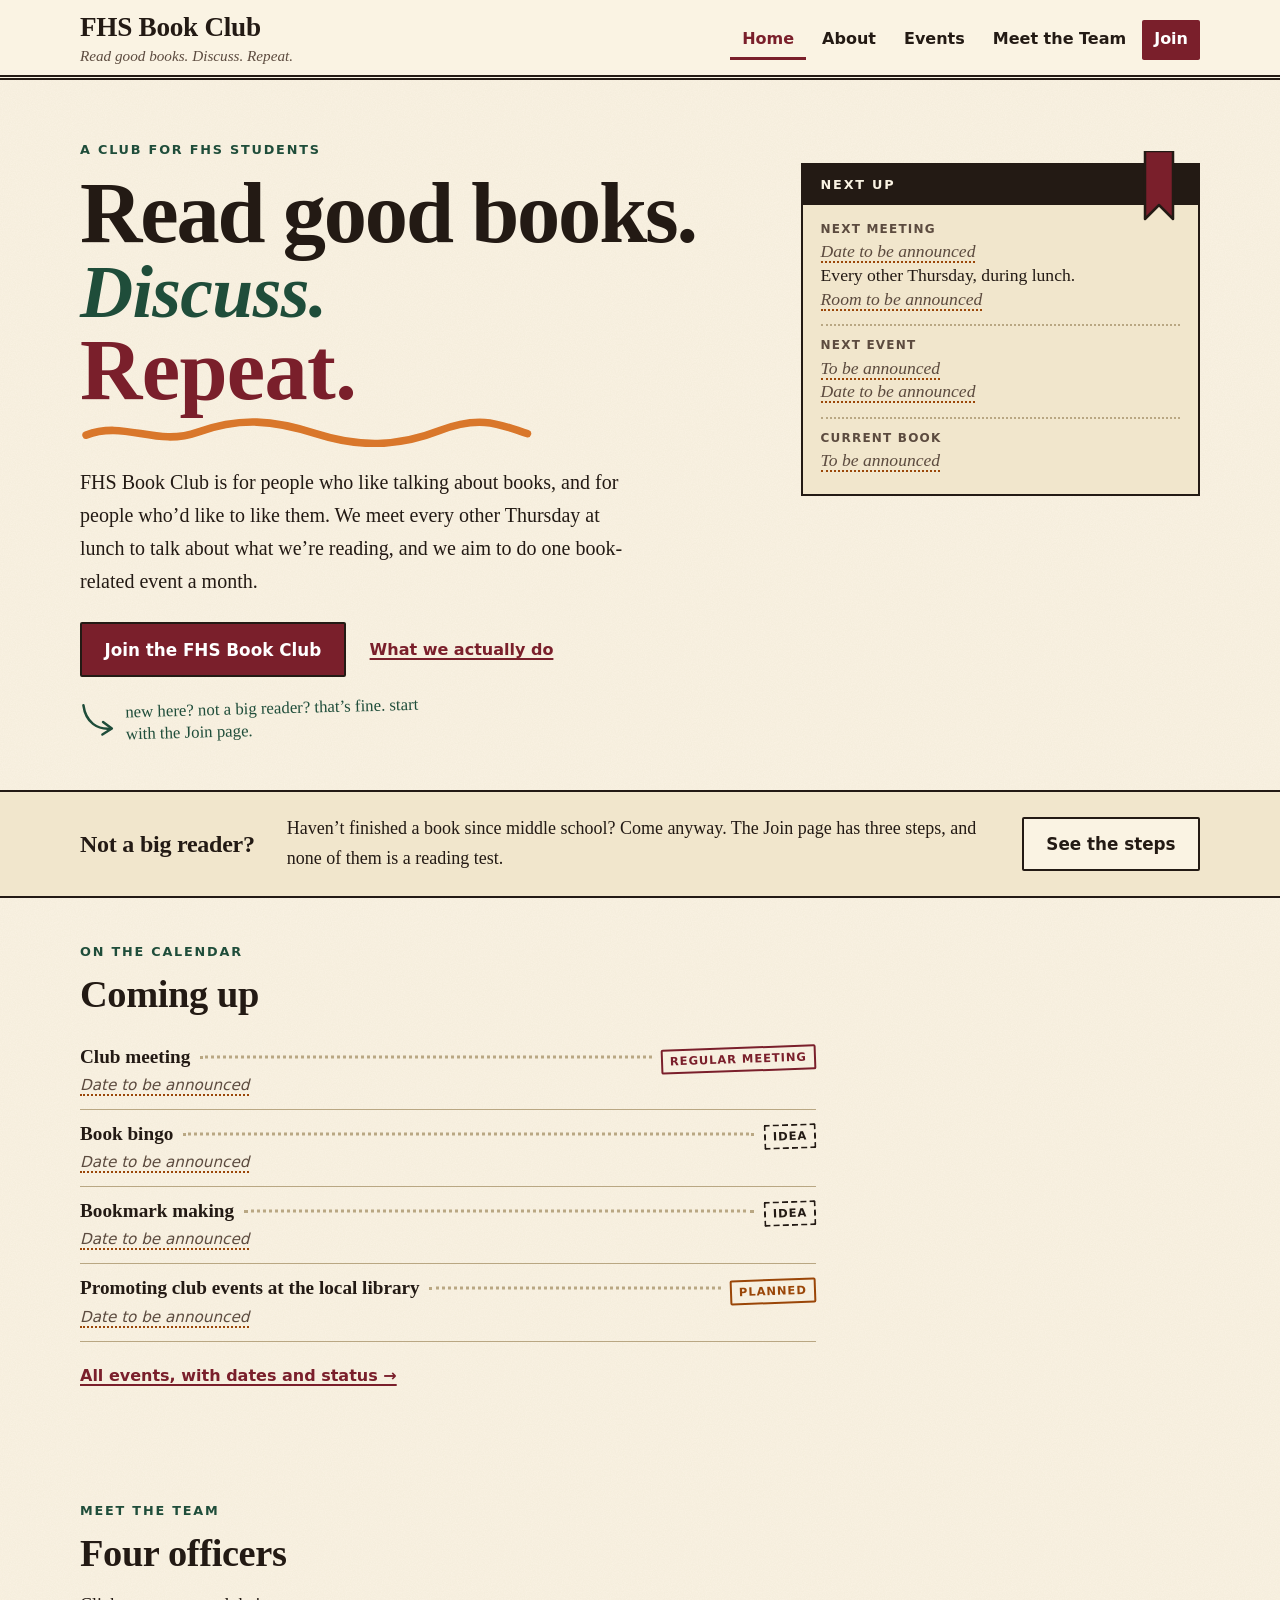
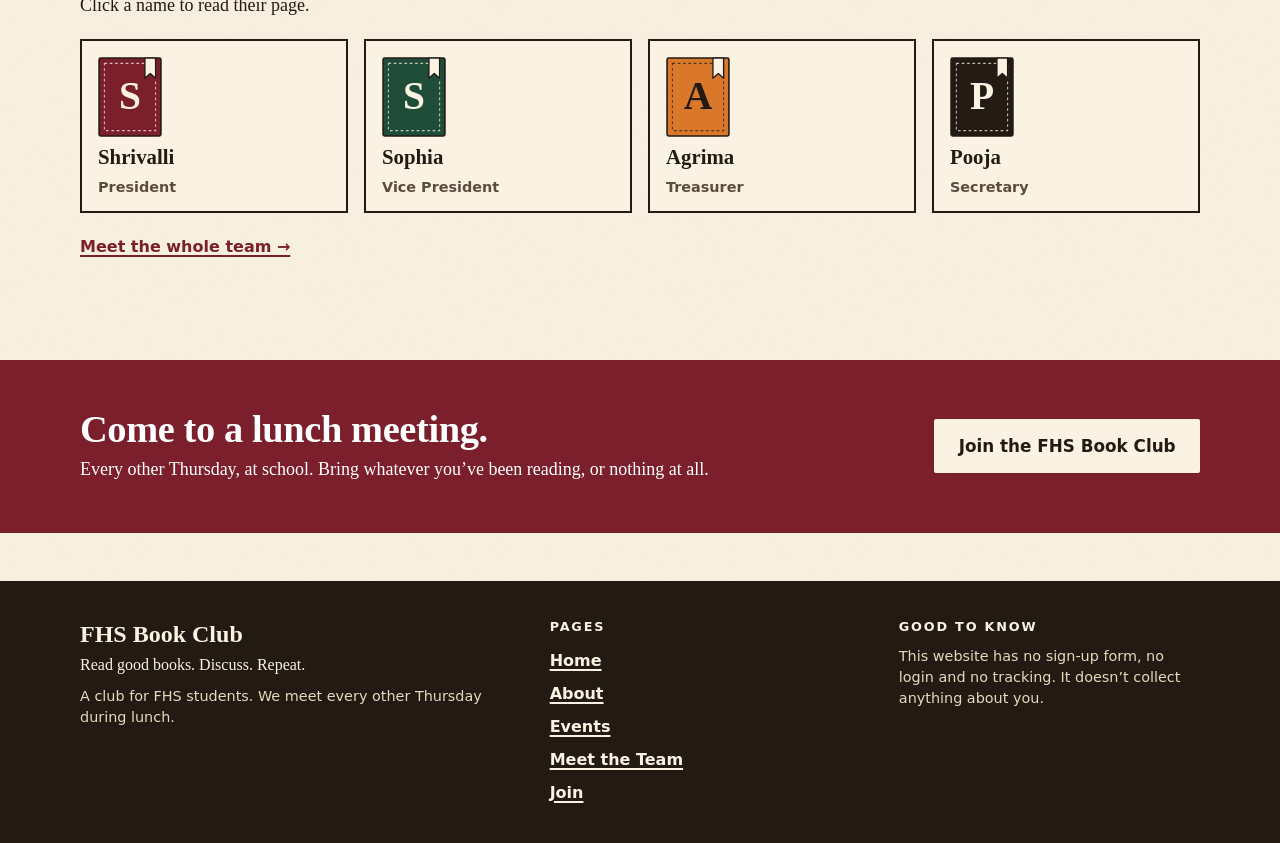
==== index.html @ 26677410 "Add files via upload" ====
<!DOCTYPE html>
<html lang="en">
<head>
<meta charset="utf-8">
<meta name="viewport" content="width=device-width, initial-scale=1">
<title>FHS Book Club · Read good books. Discuss. Repeat.</title>
<meta name="description" content="FHS Book Club is a club for FHS students. We meet every other Thursday during lunch to talk about books.">
<meta name="theme-color" content="#7A1F2B">
<link rel="stylesheet" href="css/style.css">
</head>
<body>
<a class="skip" href="#main">Skip to main content</a>
<header class="mast">
  <div class="wrap">
    <a class="brand" href="index.html">
      <span class="brand-main">FHS Book Club</span>
      <span class="brand-tag">Read good books. Discuss. Repeat.</span>
    </a>
    <nav aria-label="Main">
      <ul>
        <li><a href="index.html" aria-current="page">Home</a></li>
        <li><a href="about.html">About</a></li>
        <li><a href="events.html">Events</a></li>
        <li><a href="team.html">Meet the Team</a></li>
        <li><a class="nav-join" href="join.html">Join</a></li>
      </ul>
    </nav>
  </div>
</header>
<noscript><div class="wrap"><p>The dates, rooms and event list on this site are filled in by a little JavaScript. Please turn it on to see them.</p></div></noscript>
<main id="main" tabindex="-1">
<div class="wrap hero">
  <div>
    <p class="kicker">A club for FHS students</p>
    <h1 class="motto"><span class="m1">Read good books.</span> <span class="m2">Discuss.</span> <span class="m3">Repeat.<svg viewBox="0 0 300 20" preserveAspectRatio="none" aria-hidden="true" focusable="false"><path d="M4 12 C 30 2, 50 20, 78 10 S 128 2, 156 11 S 210 20, 238 9 S 280 6, 296 11" fill="none" stroke="#D9772B" stroke-width="5" stroke-linecap="round"/></svg></span></h1>
    <p class="lede">FHS Book Club is for people who like talking about books, and for people who&rsquo;d like to like them. We meet every other Thursday at lunch to talk about what we&rsquo;re reading, and we aim to do one book-related event a month.</p>
    <div class="cta">
      <a class="btn" href="join.html">Join the FHS Book Club</a>
      <a class="textlink" href="about.html">What we actually do</a>
    </div>
    <p class="hand"><svg viewBox="0 0 40 40" aria-hidden="true" focusable="false"><path d="M4 6 C 6 24, 18 32, 32 31" fill="none" stroke="currentColor" stroke-width="2.6" stroke-linecap="round"/><path d="M24 24 L33 31 L23 37" fill="none" stroke="currentColor" stroke-width="2.6" stroke-linecap="round" stroke-linejoin="round"/></svg><span>new here? not a big reader? that&rsquo;s fine. start with the Join page.</span></p>
  </div>

  <aside class="slip" aria-labelledby="nextH">
    <svg class="ribbon" viewBox="0 0 34 70" aria-hidden="true" focusable="false"><path d="M3 0 H31 V68 L17 54 L3 68 Z" fill="#7A1F2B" stroke="#231A14" stroke-width="2.5" stroke-linejoin="round"/></svg>
    <div class="slip-top" id="nextH">Next up</div>
    <dl>
      <div class="row"><dt>Next meeting</dt><dd><span data-bind="next.meeting.date">Date to be announced</span><br>Every other Thursday, during lunch.<br><span data-bind="next.meeting.room">Room to be announced</span></dd></div>
      <div class="row"><dt>Next event</dt><dd><span data-bind="next.event.title">To be announced</span><br><span data-bind="next.event.date">Date to be announced</span></dd></div>
      <div class="row"><dt>Current book</dt><dd><span data-bind="currentBook.title">To be announced</span></dd></div>
    </dl>
  </aside>
</div>

<div class="strip">
  <div class="wrap">
    <h2>Not a big reader?</h2>
    <p>Haven&rsquo;t finished a book since middle school? Come anyway. The Join page has three steps, and none of them is a reading test.</p>
    <a class="btn btn-alt" href="join.html">See the steps</a>
  </div>
</div>

<section class="wrap" aria-labelledby="comingH">
  <p class="kicker">On the calendar</p>
  <h2 id="comingH">Coming up</h2>
  <ul class="contents" data-preview><li><a class="title" href="events.html">See the Events page</a></li></ul>
  <p class="more"><a class="textlink" href="events.html">All events, with dates and status &rarr;</a></p>
</section>

<section class="wrap" aria-labelledby="teamH">
  <p class="kicker">Meet the team</p>
  <h2 id="teamH">Four officers</h2>
  <p>Click a name to read their page.</p>
  <ul class="tiles">
  <li><a class="tile" href="team/shrivalli.html">
    <svg viewBox="0 0 120 150" aria-hidden="true" focusable="false"><rect x="2" y="2" width="116" height="146" rx="3" fill="#7A1F2B" stroke="#231A14" stroke-width="3"/><rect x="12" y="12" width="96" height="126" fill="none" stroke="#FAF3E3" stroke-width="2" stroke-dasharray="5 5" opacity=".75"/><text x="60" y="97" text-anchor="middle" font-family="Georgia,serif" font-weight="800" font-size="74" fill="#FAF3E3">S</text><path d="M88 2 H108 V40 L98 31 L88 40 Z" fill="#FAF3E3" stroke="#231A14" stroke-width="2.5" stroke-linejoin="round"/></svg>
    <span class="tile-name">Shrivalli</span>
    <span class="tile-role">President</span>
  </a></li>
  <li><a class="tile" href="team/sophia.html">
    <svg viewBox="0 0 120 150" aria-hidden="true" focusable="false"><rect x="2" y="2" width="116" height="146" rx="3" fill="#1F4D3A" stroke="#231A14" stroke-width="3"/><rect x="12" y="12" width="96" height="126" fill="none" stroke="#FAF3E3" stroke-width="2" stroke-dasharray="5 5" opacity=".75"/><text x="60" y="97" text-anchor="middle" font-family="Georgia,serif" font-weight="800" font-size="74" fill="#FAF3E3">S</text><path d="M88 2 H108 V40 L98 31 L88 40 Z" fill="#FAF3E3" stroke="#231A14" stroke-width="2.5" stroke-linejoin="round"/></svg>
    <span class="tile-name">Sophia</span>
    <span class="tile-role">Vice President</span>
  </a></li>
  <li><a class="tile" href="team/agrima.html">
    <svg viewBox="0 0 120 150" aria-hidden="true" focusable="false"><rect x="2" y="2" width="116" height="146" rx="3" fill="#D9772B" stroke="#231A14" stroke-width="3"/><rect x="12" y="12" width="96" height="126" fill="none" stroke="#231A14" stroke-width="2" stroke-dasharray="5 5" opacity=".75"/><text x="60" y="97" text-anchor="middle" font-family="Georgia,serif" font-weight="800" font-size="74" fill="#231A14">A</text><path d="M88 2 H108 V40 L98 31 L88 40 Z" fill="#FAF3E3" stroke="#231A14" stroke-width="2.5" stroke-linejoin="round"/></svg>
    <span class="tile-name">Agrima</span>
    <span class="tile-role">Treasurer</span>
  </a></li>
  <li><a class="tile" href="team/pooja.html">
    <svg viewBox="0 0 120 150" aria-hidden="true" focusable="false"><rect x="2" y="2" width="116" height="146" rx="3" fill="#231A14" stroke="#231A14" stroke-width="3"/><rect x="12" y="12" width="96" height="126" fill="none" stroke="#FAF3E3" stroke-width="2" stroke-dasharray="5 5" opacity=".75"/><text x="60" y="97" text-anchor="middle" font-family="Georgia,serif" font-weight="800" font-size="74" fill="#FAF3E3">P</text><path d="M88 2 H108 V40 L98 31 L88 40 Z" fill="#FAF3E3" stroke="#231A14" stroke-width="2.5" stroke-linejoin="round"/></svg>
    <span class="tile-name">Pooja</span>
    <span class="tile-role">Secretary</span>
  </a></li>
</ul>
  <p class="more"><a class="textlink" href="team.html">Meet the whole team &rarr;</a></p>
</section>

<section class="band" aria-labelledby="bandH">
  <div class="wrap">
    <div>
      <h2 id="bandH">Come to a lunch meeting.</h2>
      <p>Every other Thursday, at school. Bring whatever you&rsquo;ve been reading, or nothing at all.</p>
    </div>
    <a class="btn" href="join.html">Join the FHS Book Club</a>
  </div>
</section>
</main>
<footer class="foot">
  <div class="wrap">
    <div>
      <p class="fb">FHS Book Club</p>
      <p>Read good books. Discuss. Repeat.</p>
      <p class="fine">A club for FHS students. We meet every other Thursday during lunch.</p>
    </div>
    <div>
      <h2>Pages</h2>
      <ul>
        <li><a href="index.html">Home</a></li>
        <li><a href="about.html">About</a></li>
        <li><a href="events.html">Events</a></li>
        <li><a href="team.html">Meet the Team</a></li>
        <li><a href="join.html">Join</a></li>
      </ul>
    </div>
    <div>
      <h2>Good to know</h2>
      <p class="fine">This website has no sign-up form, no login and no tracking. It doesn&rsquo;t collect anything about you.</p>
    </div>
  </div>
</footer>
<script src="js/site-data.js"></script>
<script src="js/site.js"></script>
</body>
</html>
---- css/style.css ----
/* =====================================================================
   FHS BOOK CLUB · shared styles
   Colors and fonts are the variables just below. Change them here and
   every page updates.
   ===================================================================== */
:root{
  --paper:#FAF3E3;     /* page */
  --paper-2:#F1E6CC;   /* aged paper, for slips and notes */
  --ink:#231A14;       /* text */
  --muted:#5C4B3F;     /* secondary text */
  --burg:#7A1F2B;      /* burgundy */
  --green:#1F4D3A;     /* forest green */
  --orange:#D9772B;    /* warm orange (fills only) */
  --orange-ink:#9A4608;/* orange dark enough for text */
  --rule:#B9A783;      /* thin lines */
  --serif:Charter,"Bitstream Charter","Sitka Text",Cambria,Georgia,serif;
  --head:"Iowan Old Style","Palatino Linotype",Palatino,"Book Antiqua",Georgia,serif;
  --sans:system-ui,-apple-system,"Segoe UI",Roboto,Arial,sans-serif;
  --hand:"Segoe Print","Bradley Hand","Noteworthy","Chalkboard SE","Comic Sans MS",cursive;
}
*{box-sizing:border-box}
html{scroll-behavior:smooth;scroll-padding-top:16px}
body{
  margin:0;color:var(--ink);background-color:var(--paper);
  /* faint paper grain: a tiny SVG noise tile, nothing heavy */
  background-image:url("data:image/svg+xml,%3Csvg xmlns='http://www.w3.org/2000/svg' width='180' height='180'%3E%3Cfilter id='n'%3E%3CfeTurbulence type='fractalNoise' baseFrequency='.85' numOctaves='2' stitchTiles='stitch'/%3E%3CfeColorMatrix values='0 0 0 0 .35 0 0 0 0 .25 0 0 0 0 .15 0 0 0 .07 0'/%3E%3C/filter%3E%3Crect width='180' height='180' filter='url(%23n)'/%3E%3C/svg%3E");
  font:1.125rem/1.65 var(--serif);
  overflow-x:clip;
  -webkit-text-size-adjust:100%;
}
img,svg{max-width:100%}
h1,h2,h3{font-family:var(--head);line-height:1.1;margin:0 0 .45em;letter-spacing:-.01em}
h1{font-size:clamp(2.4rem,7vw,4rem);font-weight:800}
h2{font-size:clamp(1.7rem,4.5vw,2.4rem);font-weight:800}
h3{font-size:1.3rem;font-weight:700}
p{margin:0 0 1em}
a{color:var(--burg);text-underline-offset:3px;text-decoration-thickness:2px}
a:hover{color:var(--green)}
ul,ol{margin:0;padding:0}
.wrap{width:min(1120px,100% - 2rem);margin-inline:auto}
section{padding:3rem 0}
.kicker{font:700 .8rem/1 var(--sans);letter-spacing:.14em;text-transform:uppercase;color:var(--green);margin:0 0 .9rem}

/* ---------- accessibility ---------- */
:focus-visible{outline:3px solid var(--burg);outline-offset:3px}
.skip{position:absolute;left:1rem;top:-4rem;background:var(--ink);color:var(--paper);padding:.7rem 1rem;z-index:50;font:700 1rem var(--sans)}
.skip:focus{top:1rem}
.sr{position:absolute;width:1px;height:1px;overflow:hidden;clip:rect(0 0 0 0);white-space:nowrap}
[hidden]{display:none!important}

/* ---------- masthead (nav) ---------- */
.mast{border-bottom:5px double var(--ink);background:var(--paper)}
.mast .wrap{display:flex;flex-wrap:wrap;align-items:center;justify-content:space-between;gap:.4rem 1.5rem;padding:.9rem 0 .6rem}
.brand{text-decoration:none;color:var(--ink);display:block;line-height:1.1}
.brand:hover{color:var(--burg)}
.brand-main{display:block;font:800 1.7rem/1 var(--head);letter-spacing:-.01em}
.brand-tag{display:block;font:italic .95rem/1.3 var(--serif);color:var(--muted);margin-top:.25rem}
.mast nav ul{display:flex;flex-wrap:wrap;gap:.1rem .25rem;list-style:none}
.mast nav a{display:inline-block;padding:.55rem .75rem;font:600 1rem var(--sans);color:var(--ink);text-decoration:none;border-bottom:3px solid transparent}
.mast nav a:hover{border-bottom-color:var(--orange)}
.mast nav a[aria-current="page"],.mast nav a[aria-current="true"]{border-bottom-color:var(--burg);color:var(--burg)}
.mast nav a.nav-join{background:var(--burg);color:#fff;border-radius:2px;border-bottom-color:var(--burg)}
.mast nav a.nav-join:hover{background:var(--green);border-bottom-color:var(--green);color:#fff}
@media (max-width:640px){
  .brand-main{font-size:1.45rem}
  .mast nav a{padding:.5rem .55rem;font-size:.95rem}
}

/* ---------- buttons + links ---------- */
.btn{display:inline-block;background:var(--burg);color:#fff;font:700 1.05rem/1.2 var(--sans);padding:.95rem 1.4rem;text-decoration:none;border:2px solid var(--ink);border-radius:2px}
.btn:hover{background:var(--green);color:#fff}
.btn-alt{background:var(--paper);color:var(--ink)}
.btn-alt:hover{background:var(--ink);color:var(--paper)}
.textlink{font:600 1rem var(--sans)}

/* ---------- status stamps + tentative text ---------- */
.stamp{display:inline-block;font:700 .72rem/1 var(--sans);letter-spacing:.08em;text-transform:uppercase;padding:.4em .6em;border:2px solid;border-radius:2px;transform:rotate(-2deg);white-space:nowrap;background:transparent}
.stamp-confirmed{background:var(--green);color:#fff;border-color:var(--green)}
.stamp-planned{color:var(--orange-ink);border-color:var(--orange-ink)}
.stamp-idea{color:var(--ink);border:2px dashed var(--ink)}
.stamp-regular{color:var(--burg);border-color:var(--burg)}
.stamp-example{color:var(--muted);border:2px dashed var(--muted);background:#fff}
.tba{font-style:italic;color:var(--muted);border-bottom:2px dotted var(--orange-ink)}
.placeholder{background:#FFF0B3;border:1px dashed #8A6D00;padding:.05em .35em;color:var(--ink)}

/* ---------- handwritten margin notes ---------- */
.hand{font:1.05rem/1.3 var(--hand);color:var(--green);display:inline-flex;gap:.45rem;align-items:flex-start;transform:rotate(-1.5deg);max-width:22rem}
.hand svg{flex:none;width:2.4rem;height:2.4rem;margin-top:-.2rem}
.hand.orange{color:var(--orange-ink)}

/* ---------- home hero ---------- */
.hero{display:grid;gap:2.5rem;padding:3rem 0 2rem;align-items:start}
@media (min-width:860px){.hero{grid-template-columns:1.25fr .75fr;gap:3.5rem;padding-top:4rem}}
.motto{margin:0 0 1.2rem;line-height:.98}
.motto span{display:block}
.motto .m1{font-size:clamp(2.7rem,9vw,5.4rem);font-weight:800;letter-spacing:-.025em}
.motto .m2{font-size:clamp(2.4rem,8vw,4.6rem);font-style:italic;font-weight:700;color:var(--green)}
.motto .m3{font-size:clamp(2.7rem,9vw,5.4rem);font-weight:800;color:var(--burg);position:relative;width:max-content;max-width:100%}
.motto .m3 svg{display:block;width:100%;height:.35em;margin-top:.05em}
.lede{font-size:1.25rem;max-width:34rem}
.cta{display:flex;flex-wrap:wrap;gap:1rem 1.5rem;align-items:center;margin:1.5rem 0 1.3rem}

/* the "next up" slip */
.slip{position:relative;background:var(--paper-2);border:2px solid var(--ink);padding:0 0 .5rem;margin-top:1.2rem}
.slip-top{background:var(--ink);color:var(--paper);font:700 .8rem/1 var(--sans);letter-spacing:.14em;text-transform:uppercase;padding:.85rem 1.1rem}
.slip dl{margin:0;padding:.3rem 1.1rem 0}
.slip .row{padding:.8rem 0;border-bottom:2px dotted var(--rule)}
.slip .row:last-child{border-bottom:0}
.slip dt{font:700 .75rem/1 var(--sans);letter-spacing:.1em;text-transform:uppercase;color:var(--muted);margin-bottom:.35rem}
.slip dd{margin:0;font-size:1.1rem;line-height:1.35}
.slip .ribbon{position:absolute;top:-14px;right:22px;width:34px;height:70px}

/* "not a big reader" strip */
.strip{border-block:2px solid var(--ink);padding:1.4rem 0;background:var(--paper-2)}
.strip .wrap{display:grid;gap:.8rem 2rem;align-items:center}
@media (min-width:760px){.strip .wrap{grid-template-columns:auto 1fr auto}}
.strip h2{font-size:1.5rem;margin:0}
.strip p{margin:0}

/* table-of-contents event list */
.contents{list-style:none;max-width:46rem}
.contents li{padding:.8rem 0;border-bottom:1px solid var(--rule)}
.contents .line{display:flex;align-items:baseline;gap:.6rem}
.contents .title{font:700 1.2rem var(--head);color:var(--ink);text-decoration:none}
.contents a.title:hover{color:var(--burg);text-decoration:underline}
.contents .dots{flex:1;border-bottom:3px dotted var(--rule);min-width:1rem;transform:translateY(-.25em)}
.contents .when{margin:.2rem 0 0;font:.95rem/1.4 var(--sans);color:var(--muted)}
.more{margin-top:1.2rem}

/* team tiles (home) */
.tiles{list-style:none;display:grid;grid-template-columns:repeat(2,1fr);gap:1rem}
@media (min-width:760px){.tiles{grid-template-columns:repeat(4,1fr)}}
.tile{display:flex;flex-direction:column;gap:.6rem;height:100%;padding:1rem;border:2px solid var(--ink);color:var(--ink);text-decoration:none;background:var(--paper)}
.tile:hover{background:var(--paper-2);color:var(--ink)}
.tile:hover .tile-name{text-decoration:underline;text-decoration-color:var(--burg)}
.tile svg{width:64px;height:auto}
.tile-name{font:800 1.3rem/1.1 var(--head)}
.tile-role{font:600 .9rem var(--sans);color:var(--muted)}

/* CTA band */
.band{background:var(--burg);color:#fff;padding:3rem 0;margin-top:2rem}
.band .wrap{display:grid;gap:1.2rem 2rem;align-items:center}
@media (min-width:760px){.band .wrap{grid-template-columns:1fr auto}}
.band h2{margin:0 0 .3rem;color:#fff}
.band p{margin:0;color:#fff}
.band .btn{background:var(--paper);color:var(--ink);border-color:var(--paper)}
.band .btn:hover{background:var(--ink);color:#fff;border-color:var(--ink)}
.band :focus-visible{outline-color:#fff}

/* ---------- inner pages ---------- */
.page-head{padding:3rem 0 1rem}
.page-head > *{max-width:46rem}
.page-head p.lede{margin:0}
.two{display:grid;gap:2.5rem;align-items:start}
@media (min-width:860px){.two{grid-template-columns:1.4fr 1fr}}
.prose p{max-width:38rem}
.glance{border:2px solid var(--ink);background:var(--paper-2);padding:1.2rem 1.3rem;transform:rotate(.6deg)}
.glance h2{font-size:1.3rem;margin-bottom:.6rem}
.glance dl{margin:0}
.glance dt{font:700 .75rem/1 var(--sans);letter-spacing:.1em;text-transform:uppercase;color:var(--muted);margin-top:.9rem}
.glance dd{margin:.25rem 0 0}

/* numbered "chapter" lists (activities, join steps) */
.chapters{list-style:none;counter-reset:ch;display:grid;gap:0 3rem}
@media (min-width:860px){.chapters.cols{grid-template-columns:1fr 1fr}}
.chapters li{counter-increment:ch;display:grid;grid-template-columns:3.4rem 1fr;gap:0 .6rem;padding:1.2rem 0;border-top:2px solid var(--ink)}
.chapters li::before{content:counter(ch,decimal-leading-zero);font:800 2.2rem/1 var(--head);color:var(--orange-ink)}
.chapters h3{margin-bottom:.25rem}
.chapters p{margin:0 0 .5rem}
.chapters .tag{font:600 .8rem var(--sans);color:var(--muted)}
.steps li::before{content:counter(ch);color:var(--burg);font-size:3rem}
.steps li{grid-template-columns:3.4rem 1fr}

.callout{border:2px dashed var(--ink);background:var(--paper-2);padding:1rem 1.2rem;margin:1.2rem 0;max-width:40rem}
.callout p:last-child{margin-bottom:0}

/* ---------- events page ---------- */
.legend{display:flex;flex-wrap:wrap;gap:.9rem 1.6rem;margin:1.5rem 0 0;padding:1rem 0;border-block:1px solid var(--rule);list-style:none;font:.95rem/1.35 var(--sans)}
.legend li{display:flex;gap:.5rem;align-items:center}
.jump{display:flex;flex-wrap:wrap;gap:.4rem 1.2rem;margin:1rem 0 0;list-style:none;font:600 1rem var(--sans)}
.group{padding:2.2rem 0 .5rem}
.group > p.intro{max-width:38rem;color:var(--muted)}
.evlist{list-style:none}
.ev{display:grid;gap:.4rem 1.5rem;padding:1.1rem 0;border-top:2px solid var(--ink)}
@media (min-width:760px){.ev{grid-template-columns:11rem 1fr auto}}
.ev-date{font:700 1rem/1.35 var(--sans)}
.ev h3{margin:0 0 .2rem;font-size:1.3rem}
.ev p{margin:0;font:.98rem/1.45 var(--sans);color:var(--muted)}
.ev-status{justify-self:start}
@media (min-width:760px){.ev-status{justify-self:end}}
.ev.is-example{background:var(--paper-2);padding-inline:1rem}

/* ---------- team page ---------- */
.cards{list-style:none;display:grid;gap:1.5rem}
@media (min-width:760px){.cards{grid-template-columns:1fr 1fr}}
.card{position:relative;display:grid;grid-template-columns:96px 1fr;gap:1rem 1.2rem;border:2px solid var(--ink);padding:1.2rem;background:var(--paper)}
.card:hover{background:var(--paper-2)}
.card svg{width:96px;height:auto}
.card h2{font-size:1.7rem;margin:0}
.card .role{font:700 .85rem var(--sans);letter-spacing:.08em;text-transform:uppercase;color:var(--burg);margin:.15rem 0 .6rem}
.card p{margin:0 0 .4rem;font-size:1rem;line-height:1.5}
.card a.more-link{font:700 1rem var(--sans);color:var(--burg)}
.card a.more-link::after{content:"";position:absolute;inset:0}   /* whole card is clickable */
.card:focus-within{outline:3px solid var(--burg);outline-offset:3px}
.card a.more-link:focus-visible{outline:none}

/* ---------- officer profile pages ---------- */
.crumbs{font:.95rem var(--sans);padding-top:1.6rem}
.profile{display:grid;gap:2rem 3rem;padding:1.5rem 0 2rem;align-items:start}
@media (min-width:860px){.profile{grid-template-columns:260px 1fr}}
.profile .plate svg{width:min(220px,60%);height:auto}
.profile h1{margin-bottom:.1em}
.profile .role{font:700 1rem var(--sans);letter-spacing:.1em;text-transform:uppercase;color:var(--burg);margin:0 0 1.5rem}
.libcard{border:2px solid var(--ink);background:#FFFDF6;padding:1.2rem 1.4rem;max-width:36rem}
.libcard .stripe{height:.8rem;background:var(--burg);margin:-1.2rem -1.4rem 1rem}
.libcard dl{margin:0}
.libcard .f{display:grid;gap:.1rem 1rem;padding:.7rem 0;border-bottom:1px solid var(--rule)}
@media (min-width:560px){.libcard .f{grid-template-columns:9rem 1fr;align-items:baseline}}
.libcard dt{font:700 .75rem/1.2 var(--sans);letter-spacing:.1em;text-transform:uppercase;color:var(--muted)}
.libcard dd{margin:0;font:700 1.2rem/1.35 var(--head)}
.shelf{display:flex;align-items:flex-end;gap:.5rem;margin:2rem 0 0;padding:0 .5rem;border-bottom:8px solid var(--ink);min-height:12rem}
.spine{writing-mode:vertical-rl;font:800 1.15rem/1.1 var(--head);padding:1rem .8rem;border:2px solid var(--ink);border-bottom:0;max-height:12rem;overflow:hidden}
.spine-burg{background:var(--burg);color:#fff;height:11rem}
.spine-green{background:var(--green);color:#fff;height:12rem}
.spine-orange{background:var(--orange);color:var(--ink);height:10rem}
.spine-ink{background:var(--ink);color:var(--paper);height:11.5rem}
.shelf-label{font:600 .9rem var(--sans);color:var(--muted);margin:.6rem 0 0}
.words{border:2px dashed var(--ink);padding:1rem 1.2rem;max-width:36rem;margin-top:1.6rem}
.words h2{font-size:1.2rem;margin-bottom:.4rem}
.words p{margin:0}
.pager{display:flex;flex-wrap:wrap;justify-content:space-between;gap:1rem;border-top:2px solid var(--ink);margin-top:2rem;padding:1.2rem 0 0;font:700 1rem var(--sans)}

/* ---------- join page ---------- */
.schedule{border:2px solid var(--ink);background:var(--paper-2);padding:1.3rem 1.5rem;max-width:40rem}
.schedule .big{font:800 clamp(1.5rem,4vw,2rem)/1.15 var(--head);margin:0 0 .6rem}
.schedule p{margin:.2rem 0}

/* ---------- footer ---------- */
.foot{background:var(--ink);color:var(--paper);margin-top:3rem;padding:2.5rem 0 2rem}
.foot .wrap{display:grid;gap:1.8rem 3rem}
@media (min-width:760px){.foot .wrap{grid-template-columns:1.4fr 1fr 1fr}}
.foot h2{font:700 .8rem/1 var(--sans);letter-spacing:.14em;text-transform:uppercase;color:var(--paper);margin-bottom:.8rem}
.foot .fb{font:800 1.5rem/1.1 var(--head);margin:0 0 .3rem}
.foot p{margin:0 0 .5rem;font-size:1rem}
.foot ul{list-style:none}
.foot li{margin:.2rem 0}
.foot a{color:var(--paper);font:600 1rem var(--sans)}
.foot a:hover{color:var(--orange)}
.foot :focus-visible{outline-color:var(--paper)}
.foot .fine{font:.9rem/1.45 var(--sans);color:#E6D9BD}

noscript .wrap{border:2px dashed var(--ink);padding:1rem;margin:1rem auto;background:var(--paper-2)}

@media print{.mast nav,.skip{display:none}}
@media (prefers-reduced-motion:reduce){html{scroll-behavior:auto}}
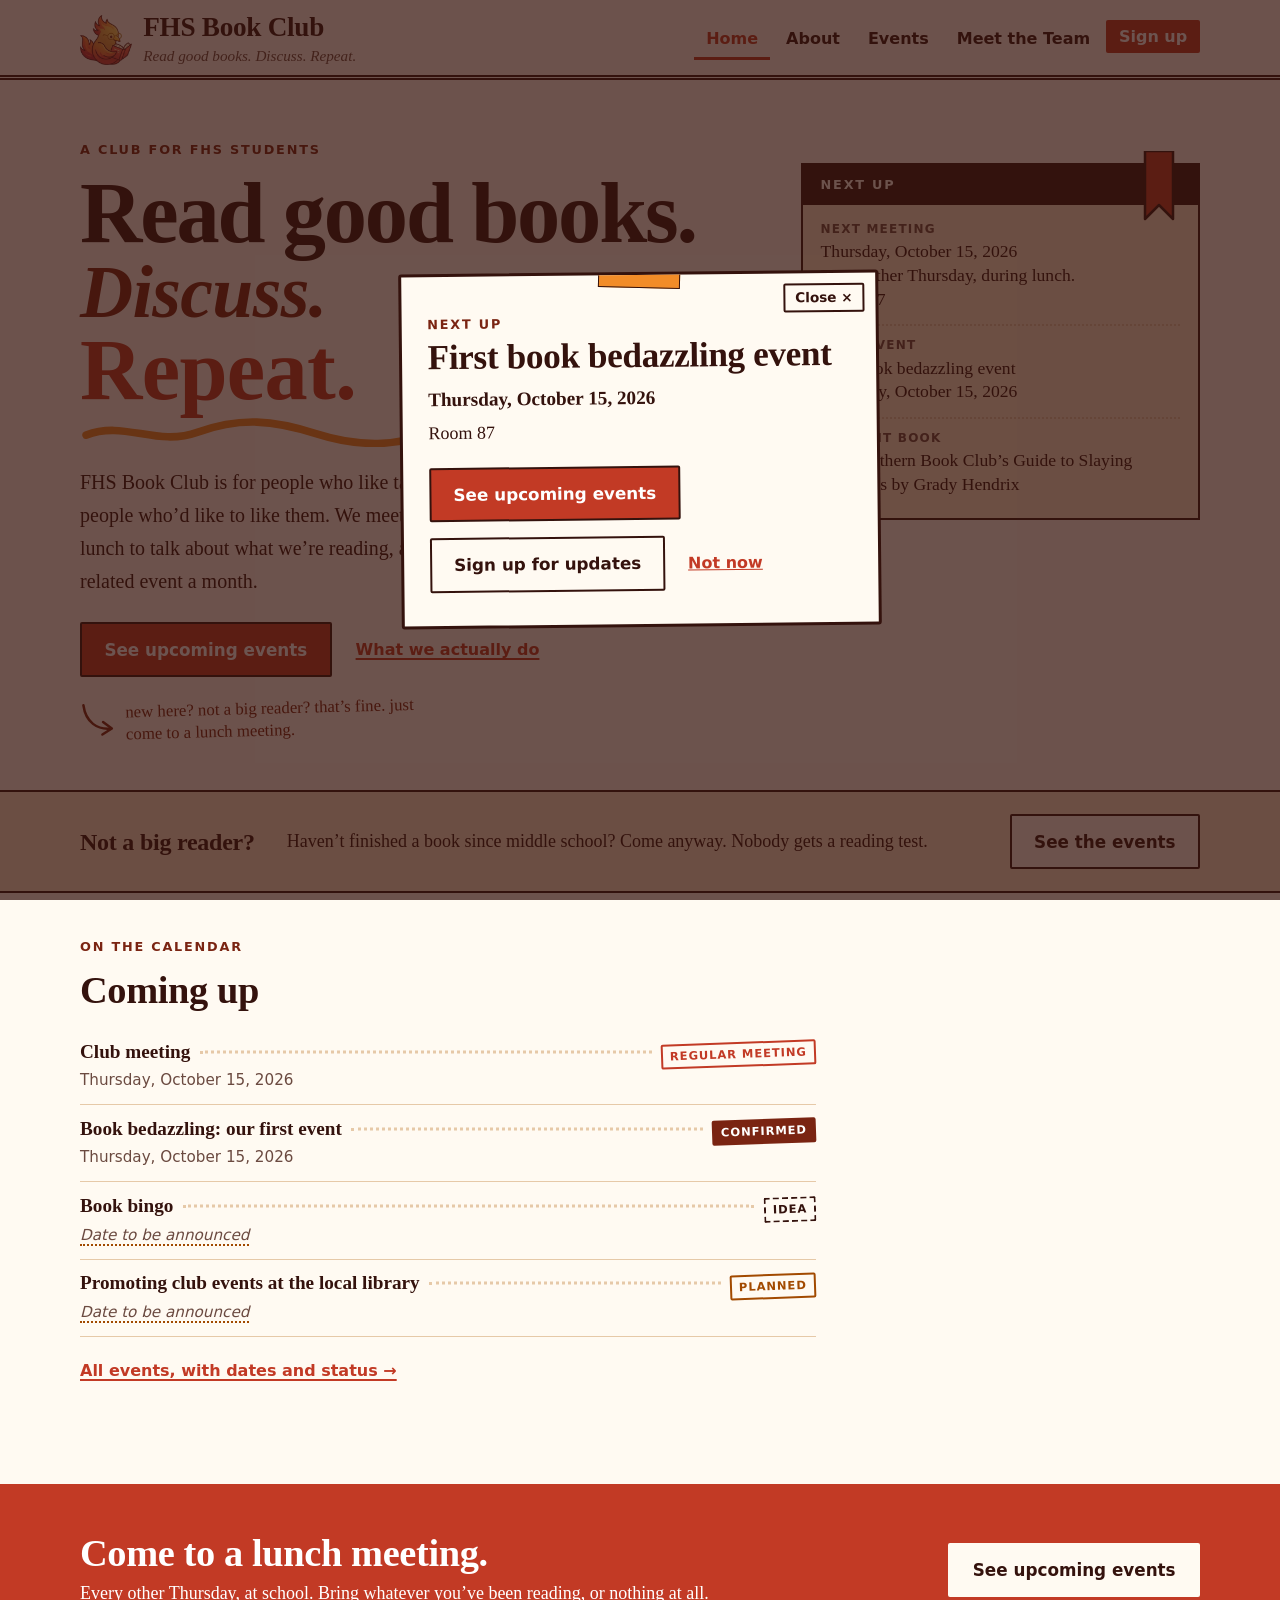
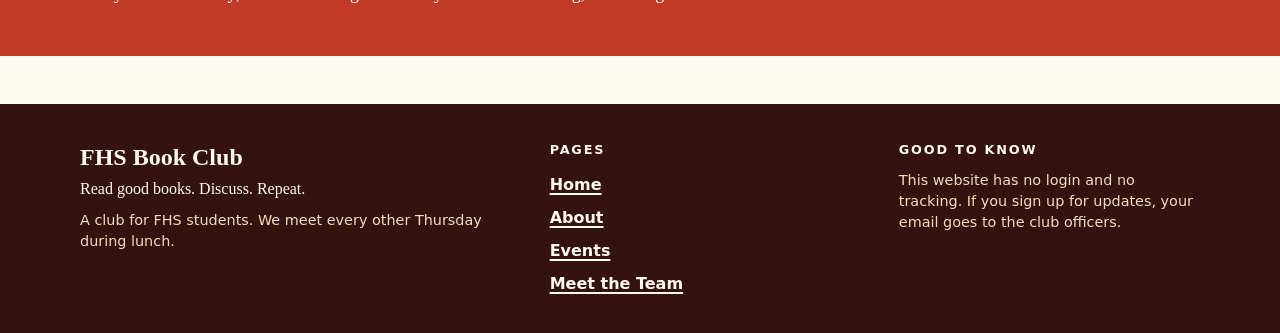
==== commit ee6f6173: "update site" ====
--- a/index.html
+++ b/index.html
@@ -5,7 +5,8 @@
 <meta name="viewport" content="width=device-width, initial-scale=1">
 <title>FHS Book Club · Read good books. Discuss. Repeat.</title>
 <meta name="description" content="FHS Book Club is a club for FHS students. We meet every other Thursday during lunch to talk about books.">
-<meta name="theme-color" content="#7A1F2B">
+<meta name="theme-color" content="#C23A25">
+<link rel="icon" type="image/png" href="images/favicon.png">
 <link rel="stylesheet" href="css/style.css">
 </head>
 <body>
@@ -13,8 +14,9 @@
 <header class="mast">
   <div class="wrap">
     <a class="brand" href="index.html">
-      <span class="brand-main">FHS Book Club</span>
-      <span class="brand-tag">Read good books. Discuss. Repeat.</span>
+      <img class="brand-logo" src="images/logo.png" alt="" width="56" height="55">
+      <span class="brand-text"><span class="brand-main">FHS Book Club</span>
+      <span class="brand-tag">Read good books. Discuss. Repeat.</span></span>
     </a>
     <nav aria-label="Main">
       <ul>
@@ -22,27 +24,28 @@
         <li><a href="about.html">About</a></li>
         <li><a href="events.html">Events</a></li>
         <li><a href="team.html">Meet the Team</a></li>
-        <li><a class="nav-join" href="join.html">Join</a></li>
+        <li><button class="nav-signup" type="button" data-signup-open hidden>Sign up</button></li>
       </ul>
     </nav>
   </div>
 </header>
 <noscript><div class="wrap"><p>The dates, rooms and event list on this site are filled in by a little JavaScript. Please turn it on to see them.</p></div></noscript>
 <main id="main" tabindex="-1">
+<div data-popup hidden></div>
 <div class="wrap hero">
   <div>
     <p class="kicker">A club for FHS students</p>
-    <h1 class="motto"><span class="m1">Read good books.</span> <span class="m2">Discuss.</span> <span class="m3">Repeat.<svg viewBox="0 0 300 20" preserveAspectRatio="none" aria-hidden="true" focusable="false"><path d="M4 12 C 30 2, 50 20, 78 10 S 128 2, 156 11 S 210 20, 238 9 S 280 6, 296 11" fill="none" stroke="#D9772B" stroke-width="5" stroke-linecap="round"/></svg></span></h1>
+    <h1 class="motto"><span class="m1">Read good books.</span> <span class="m2">Discuss.</span> <span class="m3">Repeat.<svg viewBox="0 0 300 20" preserveAspectRatio="none" aria-hidden="true" focusable="false"><path d="M4 12 C 30 2, 50 20, 78 10 S 128 2, 156 11 S 210 20, 238 9 S 280 6, 296 11" fill="none" stroke="#F28C28" stroke-width="5" stroke-linecap="round"/></svg></span></h1>
     <p class="lede">FHS Book Club is for people who like talking about books, and for people who&rsquo;d like to like them. We meet every other Thursday at lunch to talk about what we&rsquo;re reading, and we aim to do one book-related event a month.</p>
     <div class="cta">
-      <a class="btn" href="join.html">Join the FHS Book Club</a>
+      <a class="btn" href="events.html">See upcoming events</a>
       <a class="textlink" href="about.html">What we actually do</a>
     </div>
-    <p class="hand"><svg viewBox="0 0 40 40" aria-hidden="true" focusable="false"><path d="M4 6 C 6 24, 18 32, 32 31" fill="none" stroke="currentColor" stroke-width="2.6" stroke-linecap="round"/><path d="M24 24 L33 31 L23 37" fill="none" stroke="currentColor" stroke-width="2.6" stroke-linecap="round" stroke-linejoin="round"/></svg><span>new here? not a big reader? that&rsquo;s fine. start with the Join page.</span></p>
+    <p class="hand"><svg viewBox="0 0 40 40" aria-hidden="true" focusable="false"><path d="M4 6 C 6 24, 18 32, 32 31" fill="none" stroke="currentColor" stroke-width="2.6" stroke-linecap="round"/><path d="M24 24 L33 31 L23 37" fill="none" stroke="currentColor" stroke-width="2.6" stroke-linecap="round" stroke-linejoin="round"/></svg><span>new here? not a big reader? that&rsquo;s fine. just come to a lunch meeting.</span></p>
   </div>
 
   <aside class="slip" aria-labelledby="nextH">
-    <svg class="ribbon" viewBox="0 0 34 70" aria-hidden="true" focusable="false"><path d="M3 0 H31 V68 L17 54 L3 68 Z" fill="#7A1F2B" stroke="#231A14" stroke-width="2.5" stroke-linejoin="round"/></svg>
+    <svg class="ribbon" viewBox="0 0 34 70" aria-hidden="true" focusable="false"><path d="M3 0 H31 V68 L17 54 L3 68 Z" fill="#C23A25" stroke="#34120D" stroke-width="2.5" stroke-linejoin="round"/></svg>
     <div class="slip-top" id="nextH">Next up</div>
     <dl>
       <div class="row"><dt>Next meeting</dt><dd><span data-bind="next.meeting.date">Date to be announced</span><br>Every other Thursday, during lunch.<br><span data-bind="next.meeting.room">Room to be announced</span></dd></div>
@@ -55,8 +58,8 @@
 <div class="strip">
   <div class="wrap">
     <h2>Not a big reader?</h2>
-    <p>Haven&rsquo;t finished a book since middle school? Come anyway. The Join page has three steps, and none of them is a reading test.</p>
-    <a class="btn btn-alt" href="join.html">See the steps</a>
+    <p>Haven&rsquo;t finished a book since middle school? Come anyway. Nobody gets a reading test.</p>
+    <a class="btn btn-alt" href="events.html">See the events</a>
   </div>
 </div>
 
@@ -67,42 +70,13 @@
   <p class="more"><a class="textlink" href="events.html">All events, with dates and status &rarr;</a></p>
 </section>
 
-<section class="wrap" aria-labelledby="teamH">
-  <p class="kicker">Meet the team</p>
-  <h2 id="teamH">Four officers</h2>
-  <p>Click a name to read their page.</p>
-  <ul class="tiles">
-  <li><a class="tile" href="team/shrivalli.html">
-    <svg viewBox="0 0 120 150" aria-hidden="true" focusable="false"><rect x="2" y="2" width="116" height="146" rx="3" fill="#7A1F2B" stroke="#231A14" stroke-width="3"/><rect x="12" y="12" width="96" height="126" fill="none" stroke="#FAF3E3" stroke-width="2" stroke-dasharray="5 5" opacity=".75"/><text x="60" y="97" text-anchor="middle" font-family="Georgia,serif" font-weight="800" font-size="74" fill="#FAF3E3">S</text><path d="M88 2 H108 V40 L98 31 L88 40 Z" fill="#FAF3E3" stroke="#231A14" stroke-width="2.5" stroke-linejoin="round"/></svg>
-    <span class="tile-name">Shrivalli</span>
-    <span class="tile-role">President</span>
-  </a></li>
-  <li><a class="tile" href="team/sophia.html">
-    <svg viewBox="0 0 120 150" aria-hidden="true" focusable="false"><rect x="2" y="2" width="116" height="146" rx="3" fill="#1F4D3A" stroke="#231A14" stroke-width="3"/><rect x="12" y="12" width="96" height="126" fill="none" stroke="#FAF3E3" stroke-width="2" stroke-dasharray="5 5" opacity=".75"/><text x="60" y="97" text-anchor="middle" font-family="Georgia,serif" font-weight="800" font-size="74" fill="#FAF3E3">S</text><path d="M88 2 H108 V40 L98 31 L88 40 Z" fill="#FAF3E3" stroke="#231A14" stroke-width="2.5" stroke-linejoin="round"/></svg>
-    <span class="tile-name">Sophia</span>
-    <span class="tile-role">Vice President</span>
-  </a></li>
-  <li><a class="tile" href="team/agrima.html">
-    <svg viewBox="0 0 120 150" aria-hidden="true" focusable="false"><rect x="2" y="2" width="116" height="146" rx="3" fill="#D9772B" stroke="#231A14" stroke-width="3"/><rect x="12" y="12" width="96" height="126" fill="none" stroke="#231A14" stroke-width="2" stroke-dasharray="5 5" opacity=".75"/><text x="60" y="97" text-anchor="middle" font-family="Georgia,serif" font-weight="800" font-size="74" fill="#231A14">A</text><path d="M88 2 H108 V40 L98 31 L88 40 Z" fill="#FAF3E3" stroke="#231A14" stroke-width="2.5" stroke-linejoin="round"/></svg>
-    <span class="tile-name">Agrima</span>
-    <span class="tile-role">Treasurer</span>
-  </a></li>
-  <li><a class="tile" href="team/pooja.html">
-    <svg viewBox="0 0 120 150" aria-hidden="true" focusable="false"><rect x="2" y="2" width="116" height="146" rx="3" fill="#231A14" stroke="#231A14" stroke-width="3"/><rect x="12" y="12" width="96" height="126" fill="none" stroke="#FAF3E3" stroke-width="2" stroke-dasharray="5 5" opacity=".75"/><text x="60" y="97" text-anchor="middle" font-family="Georgia,serif" font-weight="800" font-size="74" fill="#FAF3E3">P</text><path d="M88 2 H108 V40 L98 31 L88 40 Z" fill="#FAF3E3" stroke="#231A14" stroke-width="2.5" stroke-linejoin="round"/></svg>
-    <span class="tile-name">Pooja</span>
-    <span class="tile-role">Secretary</span>
-  </a></li>
-</ul>
-  <p class="more"><a class="textlink" href="team.html">Meet the whole team &rarr;</a></p>
-</section>
-
 <section class="band" aria-labelledby="bandH">
   <div class="wrap">
     <div>
       <h2 id="bandH">Come to a lunch meeting.</h2>
       <p>Every other Thursday, at school. Bring whatever you&rsquo;ve been reading, or nothing at all.</p>
     </div>
-    <a class="btn" href="join.html">Join the FHS Book Club</a>
+    <a class="btn" href="events.html">See upcoming events</a>
   </div>
 </section>
 </main>
@@ -120,12 +94,11 @@
         <li><a href="about.html">About</a></li>
         <li><a href="events.html">Events</a></li>
         <li><a href="team.html">Meet the Team</a></li>
-        <li><a href="join.html">Join</a></li>
       </ul>
     </div>
     <div>
       <h2>Good to know</h2>
-      <p class="fine">This website has no sign-up form, no login and no tracking. It doesn&rsquo;t collect anything about you.</p>
+      <p class="fine" data-foot-note>This website has no sign-up form, no login and no tracking. It doesn&rsquo;t collect anything about you.</p>
     </div>
   </div>
 </footer>
--- a/css/style.css
+++ b/css/style.css
@@ -1,18 +1,20 @@
 /* =====================================================================
    FHS BOOK CLUB · shared styles
+   Palette from the club logo: dark maroon ink, flame red (--burg), deep red-brown (--green), orange, gold.
+   The variable names are old; the colors are the new scheme.
    Colors and fonts are the variables just below. Change them here and
    every page updates.
    ===================================================================== */
 :root{
-  --paper:#FAF3E3;     /* page */
-  --paper-2:#F1E6CC;   /* aged paper, for slips and notes */
-  --ink:#231A14;       /* text */
-  --muted:#5C4B3F;     /* secondary text */
-  --burg:#7A1F2B;      /* burgundy */
-  --green:#1F4D3A;     /* forest green */
-  --orange:#D9772B;    /* warm orange (fills only) */
-  --orange-ink:#9A4608;/* orange dark enough for text */
-  --rule:#B9A783;      /* thin lines */
+  --paper:#FFFAF2;     /* page */
+  --paper-2:#FDEBD0;   /* aged paper, for slips and notes */
+  --ink:#34120D;       /* text */
+  --muted:#6B4A40;     /* secondary text */
+  --burg:#C23A25;      /* burgundy */
+  --green:#7A2412;     /* forest green */
+  --orange:#F28C28;    /* warm orange (fills only) */
+  --orange-ink:#A24A00;/* orange dark enough for text */
+  --rule:#E6C9A8;      /* thin lines */
   --serif:Charter,"Bitstream Charter","Sitka Text",Cambria,Georgia,serif;
   --head:"Iowan Old Style","Palatino Linotype",Palatino,"Book Antiqua",Georgia,serif;
   --sans:system-ui,-apple-system,"Segoe UI",Roboto,Arial,sans-serif;
@@ -22,8 +24,6 @@
 html{scroll-behavior:smooth;scroll-padding-top:16px}
 body{
   margin:0;color:var(--ink);background-color:var(--paper);
-  /* faint paper grain: a tiny SVG noise tile, nothing heavy */
-  background-image:url("data:image/svg+xml,%3Csvg xmlns='http://www.w3.org/2000/svg' width='180' height='180'%3E%3Cfilter id='n'%3E%3CfeTurbulence type='fractalNoise' baseFrequency='.85' numOctaves='2' stitchTiles='stitch'/%3E%3CfeColorMatrix values='0 0 0 0 .35 0 0 0 0 .25 0 0 0 0 .15 0 0 0 .07 0'/%3E%3C/filter%3E%3Crect width='180' height='180' filter='url(%23n)'/%3E%3C/svg%3E");
   font:1.125rem/1.65 var(--serif);
   overflow-x:clip;
   -webkit-text-size-adjust:100%;
@@ -51,7 +51,8 @@
 /* ---------- masthead (nav) ---------- */
 .mast{border-bottom:5px double var(--ink);background:var(--paper)}
 .mast .wrap{display:flex;flex-wrap:wrap;align-items:center;justify-content:space-between;gap:.4rem 1.5rem;padding:.9rem 0 .6rem}
-.brand{text-decoration:none;color:var(--ink);display:block;line-height:1.1}
+.brand{text-decoration:none;color:var(--ink);display:flex;align-items:center;gap:.7rem;line-height:1.1}
+.brand-logo{width:52px;height:auto;flex:none}
 .brand:hover{color:var(--burg)}
 .brand-main{display:block;font:800 1.7rem/1 var(--head);letter-spacing:-.01em}
 .brand-tag{display:block;font:italic .95rem/1.3 var(--serif);color:var(--muted);margin-top:.25rem}
@@ -59,8 +60,6 @@
 .mast nav a{display:inline-block;padding:.55rem .75rem;font:600 1rem var(--sans);color:var(--ink);text-decoration:none;border-bottom:3px solid transparent}
 .mast nav a:hover{border-bottom-color:var(--orange)}
 .mast nav a[aria-current="page"],.mast nav a[aria-current="true"]{border-bottom-color:var(--burg);color:var(--burg)}
-.mast nav a.nav-join{background:var(--burg);color:#fff;border-radius:2px;border-bottom-color:var(--burg)}
-.mast nav a.nav-join:hover{background:var(--green);border-bottom-color:var(--green);color:#fff}
 @media (max-width:640px){
   .brand-main{font-size:1.45rem}
   .mast nav a{padding:.5rem .55rem;font-size:.95rem}
@@ -127,15 +126,6 @@
 .contents .when{margin:.2rem 0 0;font:.95rem/1.4 var(--sans);color:var(--muted)}
 .more{margin-top:1.2rem}
 
-/* team tiles (home) */
-.tiles{list-style:none;display:grid;grid-template-columns:repeat(2,1fr);gap:1rem}
-@media (min-width:760px){.tiles{grid-template-columns:repeat(4,1fr)}}
-.tile{display:flex;flex-direction:column;gap:.6rem;height:100%;padding:1rem;border:2px solid var(--ink);color:var(--ink);text-decoration:none;background:var(--paper)}
-.tile:hover{background:var(--paper-2);color:var(--ink)}
-.tile:hover .tile-name{text-decoration:underline;text-decoration-color:var(--burg)}
-.tile svg{width:64px;height:auto}
-.tile-name{font:800 1.3rem/1.1 var(--head)}
-.tile-role{font:600 .9rem var(--sans);color:var(--muted)}
 
 /* CTA band */
 .band{background:var(--burg);color:#fff;padding:3rem 0;margin-top:2rem}
@@ -191,40 +181,7 @@
 .ev.is-example{background:var(--paper-2);padding-inline:1rem}
 
 /* ---------- team page ---------- */
-.cards{list-style:none;display:grid;gap:1.5rem}
-@media (min-width:760px){.cards{grid-template-columns:1fr 1fr}}
-.card{position:relative;display:grid;grid-template-columns:96px 1fr;gap:1rem 1.2rem;border:2px solid var(--ink);padding:1.2rem;background:var(--paper)}
-.card:hover{background:var(--paper-2)}
-.card svg{width:96px;height:auto}
-.card h2{font-size:1.7rem;margin:0}
-.card .role{font:700 .85rem var(--sans);letter-spacing:.08em;text-transform:uppercase;color:var(--burg);margin:.15rem 0 .6rem}
-.card p{margin:0 0 .4rem;font-size:1rem;line-height:1.5}
-.card a.more-link{font:700 1rem var(--sans);color:var(--burg)}
-.card a.more-link::after{content:"";position:absolute;inset:0}   /* whole card is clickable */
-.card:focus-within{outline:3px solid var(--burg);outline-offset:3px}
-.card a.more-link:focus-visible{outline:none}
-
-/* ---------- officer profile pages ---------- */
 .crumbs{font:.95rem var(--sans);padding-top:1.6rem}
-.profile{display:grid;gap:2rem 3rem;padding:1.5rem 0 2rem;align-items:start}
-@media (min-width:860px){.profile{grid-template-columns:260px 1fr}}
-.profile .plate svg{width:min(220px,60%);height:auto}
-.profile h1{margin-bottom:.1em}
-.profile .role{font:700 1rem var(--sans);letter-spacing:.1em;text-transform:uppercase;color:var(--burg);margin:0 0 1.5rem}
-.libcard{border:2px solid var(--ink);background:#FFFDF6;padding:1.2rem 1.4rem;max-width:36rem}
-.libcard .stripe{height:.8rem;background:var(--burg);margin:-1.2rem -1.4rem 1rem}
-.libcard dl{margin:0}
-.libcard .f{display:grid;gap:.1rem 1rem;padding:.7rem 0;border-bottom:1px solid var(--rule)}
-@media (min-width:560px){.libcard .f{grid-template-columns:9rem 1fr;align-items:baseline}}
-.libcard dt{font:700 .75rem/1.2 var(--sans);letter-spacing:.1em;text-transform:uppercase;color:var(--muted)}
-.libcard dd{margin:0;font:700 1.2rem/1.35 var(--head)}
-.shelf{display:flex;align-items:flex-end;gap:.5rem;margin:2rem 0 0;padding:0 .5rem;border-bottom:8px solid var(--ink);min-height:12rem}
-.spine{writing-mode:vertical-rl;font:800 1.15rem/1.1 var(--head);padding:1rem .8rem;border:2px solid var(--ink);border-bottom:0;max-height:12rem;overflow:hidden}
-.spine-burg{background:var(--burg);color:#fff;height:11rem}
-.spine-green{background:var(--green);color:#fff;height:12rem}
-.spine-orange{background:var(--orange);color:var(--ink);height:10rem}
-.spine-ink{background:var(--ink);color:var(--paper);height:11.5rem}
-.shelf-label{font:600 .9rem var(--sans);color:var(--muted);margin:.6rem 0 0}
 .words{border:2px dashed var(--ink);padding:1rem 1.2rem;max-width:36rem;margin-top:1.6rem}
 .words h2{font-size:1.2rem;margin-bottom:.4rem}
 .words p{margin:0}
@@ -247,9 +204,70 @@
 .foot a{color:var(--paper);font:600 1rem var(--sans)}
 .foot a:hover{color:var(--orange)}
 .foot :focus-visible{outline-color:var(--paper)}
-.foot .fine{font:.9rem/1.45 var(--sans);color:#E6D9BD}
+.foot .fine{font:.9rem/1.45 var(--sans);color:#F3DDBF}
 
 noscript .wrap{border:2px dashed var(--ink);padding:1rem;margin:1rem auto;background:var(--paper-2)}
 
 @media print{.mast nav,.skip{display:none}}
 @media (prefers-reduced-motion:reduce){html{scroll-behavior:auto}}
+
+
+/* ---- photo slots (team page + officer pages) ---- */
+.photo-slot{position:relative;display:block;aspect-ratio:4/5;background:var(--c,var(--ink));color:var(--ci,var(--paper));border:2px solid var(--ink);border-radius:3px;overflow:hidden}
+.photo-slot .initial{position:absolute;inset:0;display:grid;place-items:center;padding-bottom:1.6rem;font:800 clamp(4rem,14vw,7rem)/1 var(--serif)}
+.photo-slot .soon{position:absolute;left:0;right:0;bottom:0;padding:.35rem .5rem;background:var(--paper);color:var(--ink);border-top:2px solid var(--ink);font:700 .75rem/1.2 var(--sans);letter-spacing:.06em;text-transform:uppercase;text-align:center}
+.photo-slot img{position:absolute;inset:0;width:100%;height:100%;object-fit:cover}
+.photo-slot.has-photo .initial,.photo-slot.has-photo .soon{display:none}
+.photo-wrap{position:relative}
+.photo-wrap::before{content:"";position:absolute;z-index:1;top:-.7rem;left:50%;width:4.5rem;height:1.4rem;margin-left:-2.25rem;background:var(--orange);opacity:.85;border:1px solid var(--ink);transform:rotate(-3deg)}
+
+/* ---- team page ---- */
+.team-grid{list-style:none;display:grid;grid-template-columns:repeat(2,1fr);gap:2rem 1rem;padding-top:.8rem}
+@media (min-width:960px){.team-grid{grid-template-columns:repeat(4,1fr);gap:2rem 1.4rem}}
+.team-grid>li:nth-child(even) .photo-wrap{transform:rotate(1.2deg)}
+.team-grid>li:nth-child(odd) .photo-wrap{transform:rotate(-1deg)}
+@media (min-width:960px){.team-grid>li:nth-child(even){margin-top:1.6rem}}
+.member{position:relative}
+.member h2{font-size:1.5rem;margin:.9rem 0 0}
+.member h2 a{color:var(--ink);text-decoration:none}
+.member h2 a::after{content:"";position:absolute;inset:0}
+.member:hover h2 a{text-decoration:underline;text-decoration-color:var(--burg);text-decoration-thickness:3px}
+.member .role{font:700 .8rem var(--sans);letter-spacing:.1em;text-transform:uppercase;color:var(--burg);margin:.15rem 0 .4rem}
+.member .fav{margin:0;font-size:.95rem;line-height:1.4;color:var(--muted)}
+.member:focus-within{outline:3px solid var(--burg);outline-offset:6px}
+.member h2 a:focus-visible{outline:none}
+
+/* ---- officer page ---- */
+.person{display:grid;gap:2rem 3rem;padding:1.5rem 0 2rem;align-items:start}
+@media (min-width:760px){.person{grid-template-columns:minmax(220px,320px) 1fr}}
+.person .photo-wrap{max-width:320px;transform:rotate(-1deg)}
+.person h1{margin:0 0 .1em}
+.person .role{font:700 1rem var(--sans);letter-spacing:.1em;text-transform:uppercase;color:var(--burg);margin:0 0 1.2rem}
+.facts{margin:0;max-width:34rem;border-top:2px solid var(--ink)}
+.facts>div{display:grid;gap:.1rem 1rem;padding:.8rem 0;border-bottom:1px solid var(--rule)}
+@media (min-width:560px){.facts>div{grid-template-columns:9rem 1fr;align-items:baseline}}
+.facts dt{font:700 .75rem/1.2 var(--sans);letter-spacing:.1em;text-transform:uppercase;color:var(--muted)}
+.facts dd{margin:0;font:700 1.25rem/1.35 var(--head)}
+
+/* ---- welcome popup ---- */
+.popup{position:fixed;inset:0;z-index:50;display:grid;place-items:center;padding:1rem;background:rgba(52,18,13,.72)}
+.popup-box{position:relative;width:100%;max-width:30rem;max-height:92vh;overflow:auto;background:var(--paper);border:3px solid var(--ink);border-radius:3px;padding:2.6rem 1.6rem 1.6rem;transform:rotate(-.6deg)}
+.popup-box::before{content:"";position:absolute;top:-.8rem;left:50%;width:5rem;height:1.5rem;margin-left:-2.5rem;background:var(--orange);border:1px solid var(--ink);transform:rotate(2deg)}
+.popup-box:focus{outline:none}
+.popup-box h2{font-size:clamp(1.7rem,6vw,2.2rem);margin:.1em 0 .3em}
+.popup-box p{margin:0 0 .5rem}
+.popup-when{font:700 1.2rem var(--head)}
+.popup-actions{display:flex;flex-wrap:wrap;align-items:center;gap:1rem 1.4rem;margin-top:1.2rem!important}
+.popup-later{background:none;border:0;padding:0;cursor:pointer;font:700 1rem var(--sans);color:var(--burg);text-decoration:underline}
+.popup-x{position:absolute;top:.6rem;right:.7rem;background:none;border:2px solid var(--ink);border-radius:2px;padding:.3rem .6rem;cursor:pointer;font:700 .85rem var(--sans);color:var(--ink)}
+.popup-x:hover{background:var(--ink);color:var(--paper)}
+.popup button:focus-visible,.popup a:focus-visible{outline:3px solid var(--burg);outline-offset:2px}
+
+.nav-signup{font:700 1rem var(--sans);cursor:pointer;background:var(--burg);color:#fff;border:0;border-radius:2px;padding:.45rem .8rem}
+.nav-signup:hover{background:var(--green)}
+.nav-signup[hidden]{display:none}
+.su-form label{display:block;font:700 .85rem var(--sans);letter-spacing:.06em;text-transform:uppercase;margin:1rem 0 .3rem}
+.su-form input[type=email]{width:100%;font:1.1rem var(--sans);padding:.7rem .8rem;border:2px solid var(--ink);border-radius:2px;background:#fff;color:var(--ink)}
+.su-form input:focus-visible{outline:3px solid var(--burg);outline-offset:2px}
+.su-hp{position:absolute;left:-9999px;width:1px;height:1px;opacity:0}
+.su-msg{min-height:1.4em;margin:.5rem 0 0;font-weight:700;color:var(--burg)}
